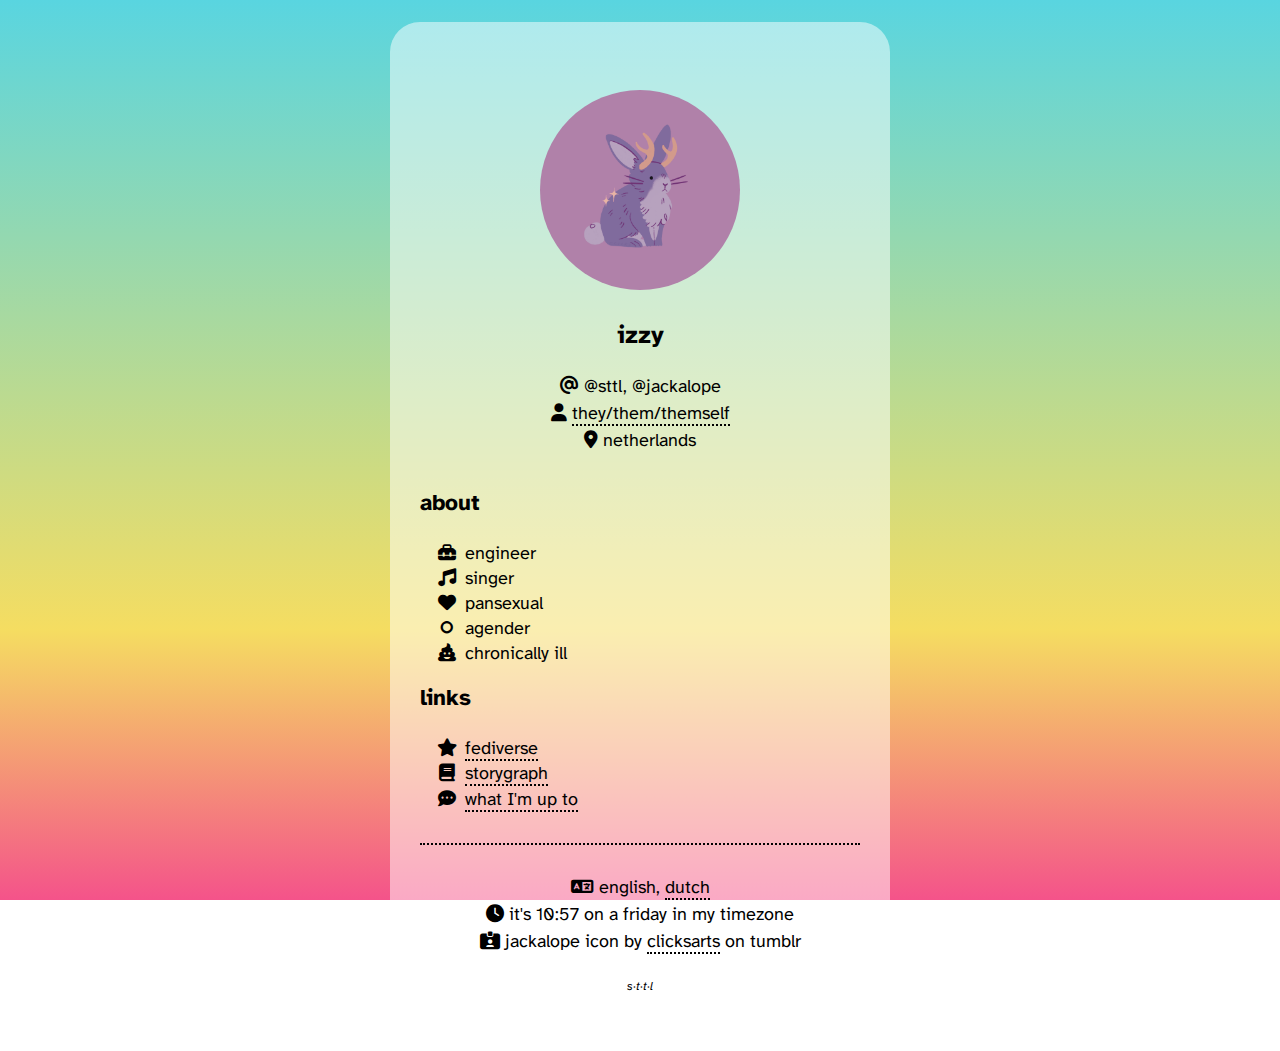
==== index.html @ 9ef7fbd1 "Updated outdated links to fedi" ====
<!DOCTYPE html>
<html lang="en">
  <head>
    <title>
      izzy's page
    </title>
    <meta charset="utf-8">
    <meta property="og:type" content="website">
    <meta property="og:title" content="izzy">
    <meta property="og:description" content="izzy's page">
    <meta name="viewport" content="width=device-width">
    <link rel="icon" type="image/x-icon" href="./flags/progress_sq.jpg">
    <link href="main.css" rel="stylesheet">
    <link href="./assets/css/all.css" rel="stylesheet" />
    <link rel="author" href="humans.txt" />
  </head>
  
  <body>
    <main>
      <p><img class="circle" src="jackalope.png" alt="Digital drawing of a jackalope, a cryptid that looks like a jackrabbit with deer antlers, on a lavender background."></p>
      <h1>izzy</h1>
      <p class="top">
      <i class="fa-solid fa-at"></i> @sttl, @jackalope<br />
      <i class="fa-solid fa-user"></i> <a href="https://en.pronouns.page/they/them/themself" target="_blank">they/them/themself</a><br />
      <i class="fa-solid fa-location-dot"></i> netherlands<br />
      <div class="now">
        <h2>about</h2>
        <ul class="fa-ul">
          <li><span class="fa-li"><i class="fa-solid fa-toolbox"></i></span>
            engineer</li>
            <li><span class="fa-li"><i class="fa-solid fa-music"></i></span>
            singer</li>
            <li><span class="fa-li"><i class="fa-solid fa-heart"></i></span>
            pansexual</li>
            <li><span class="fa-li"><i class="fa-solid fa-genderless"></i></span>
            agender</li>
            <li><span class="fa-li"><i class="fa-solid fa-poo"></i></span>
            chronically ill</li>
        </ul>
        <h2>links</h2>
        <ul class="fa-ul">
            <li><span class="fa-li"><i class="fa-solid fa-star"></i></span>
            <a rel="me" href="https://cryptid.house/@jackalope" target="_blank">fediverse</a></li>
            <li><span class="fa-li"><i class="fa-solid fa-book"></i></span>
            <a href="https://app.thestorygraph.com/profile/sttl" target="_blank">storygraph</a></li>
            <li><span class="fa-li"><i class="fa-solid fa-comment-dots"></i></span>
            <a href="now.html">what I'm up to</a></li>
        </ul>
        <hr>
        </div>
        <p class="top"><i class="fa-solid fa-language"></i> english, <a href="index_nl.html">dutch</a><br />
        <i class="fa-solid fa-clock"></i>
        it's <span id="current-time-en"></span> on a <span id="current-day-en" style="text-transform: lowercase;"></span> in my timezone<br />
        <script>
            const d = new Date();
            let text = d.toLocaleTimeString('en-NL', { timeZone: 'Europe/Amsterdam', hour: 'numeric', minute: 'numeric' });
            document.getElementById("current-time-en").innerHTML = text;
            let day = d.toLocaleString('en-US', {weekday: 'long'});
            document.getElementById("current-day-en").innerHTML = day;
          </script>
        <i class="fa-solid fa-id-card-clip"></i>
        jackalope icon by <a href="https://clicksarts.tumblr.com/post/745601421870809088" target="_blank">clicksarts</a> on tumblr<br />
      <p class="tiny">S·T·T·L</p>
    </main>
  </body>
</html>
---- main.css ----
@font-face {
   font-family: "Atkinson Hyperlegible";
   src: url('./assets/atkinson/ah_regular.eot?#iefix') format('embedded-opentype'), 
	     url('./assets/atkinson/ah_regular.woff') format('woff'), 
	     url('./assets/atkinson/ah_regular.ttf')  format('truetype'),
	     url('./assets/atkinson/ah_regular.svg#svgFontName') format('svg');
}
@font-face {
   font-family: "Atkinson Hyperlegible";
   src: url('./assets/atkinson/ah_bold.eot?#iefix') format('embedded-opentype'), 
	     url('./assets/atkinson/ah_bold.woff') format('woff'), 
	     url('./assets/atkinson/ah_bold.ttf')  format('truetype'),
	     url('./assets/atkinson/ah_bold.svg#svgFontName') format('svg');
   font-style: normal;
	 font-weight: bold;
}
@font-face {
   font-family: "Atkinson Hyperlegible";
   src: url('./assets/atkinson/ah_italic.eot?#iefix') format('embedded-opentype'), 
	     url('./assets/atkinson/ah_italic.woff') format('woff'), 
	     url('./assets/atkinson/ah_italic.ttf')  format('truetype'),
	     url('./assets/atkinson/ah_italic.svg#svgFontName') format('svg');
   font-style: italic;
	 font-weight: normal;
}
@font-face {
   font-family: "Atkinson Hyperlegible";
   src: url('./assets/atkinson/ah_bolditalic.eot?#iefix') format('embedded-opentype'), 
	     url('./assets/atkinson/ah_bolditalic.woff') format('woff'), 
	     url('./assets/atkinson/ah_bolditalic.ttf')  format('truetype'),
	     url('./assets/atkinson/ah_bolditalic.svg#svgFontName') format('svg');
   font-style: italic;
	 font-weight: bold;
}

body {
	font-size: 1.125em;
	margin: 0;
	padding: 1.2em;
	font-family: "Atkinson Hyperlegible";
	background: linear-gradient(0deg, #F4538A 0%, #F5DD61 30%, #59D5E0 100%);
	background-repeat: no-repeat;
	background-attachment: fixed;
	height: 100%;
	overflow-wrap: break-word;
}

main {
  box-sizing: border-box;
	display: block;
	max-width: 500px;
	border-radius: 30px;
	margin: 0 auto;
	text-align: center;
	background: rgba(255, 255, 255, .5);
	padding-top: 40px;
	padding-bottom: 25px;
	padding-right: 30px;
	padding-left: 30px;
}

.now {
	margin-top: 2em;
	text-align: left !important;
}

li {
	line-height: 140%;
}

a:link,
a:visited {
	color: #000;
	text-decoration-color: #555;
	text-decoration: none;
	border-bottom: 2px dotted #000;
}
a:hover,
a:active {
	color: #000;
	text-decoration-color: #000;
	text-decoration: none;
	border-bottom: 2px solid #000;
}

hr {
	border-top: dotted 2px #000;
	border-bottom: 0;
	border-left: 0;
	border-right: 0;
	background-color: transparent;
	margin: 30px 0;
	
}

.circle {
  border-radius: 50%;
  width: 200px;
  height: 200px;
  padding: 10px 10px;
}

.top {
  	line-height: 150%;
}

.small {
  font-size: 14px;
  text-transform: lowercase;
}

.tiny {
  font-size: 12px;
  font-style: italic;
  text-transform: lowercase;
  margin-top: 2em;
}

.flags {
  border-radius: 6px;
  width: 24px;
  height: 18px;
  filter: brightness(110%);
}

h1, h2, h3, h4, h5, h6 {
  margin-bottom: 24px;
  font-weight: bold;
}

h1 {
  font-size: 1.375em; /* 22px --> 22 ÷ 16 = 1.375 */
  line-height: 1.0909em; /* 24px --> 24 ÷ 22 = 1.090909(09) */
}
  
h2 {
  font-size: 1.25em; /* 20px --> 20 ÷ 16 = 1.25 */
  line-height: 1.2em; /* 24px --> 24 ÷ 20 = 1.2 */
}
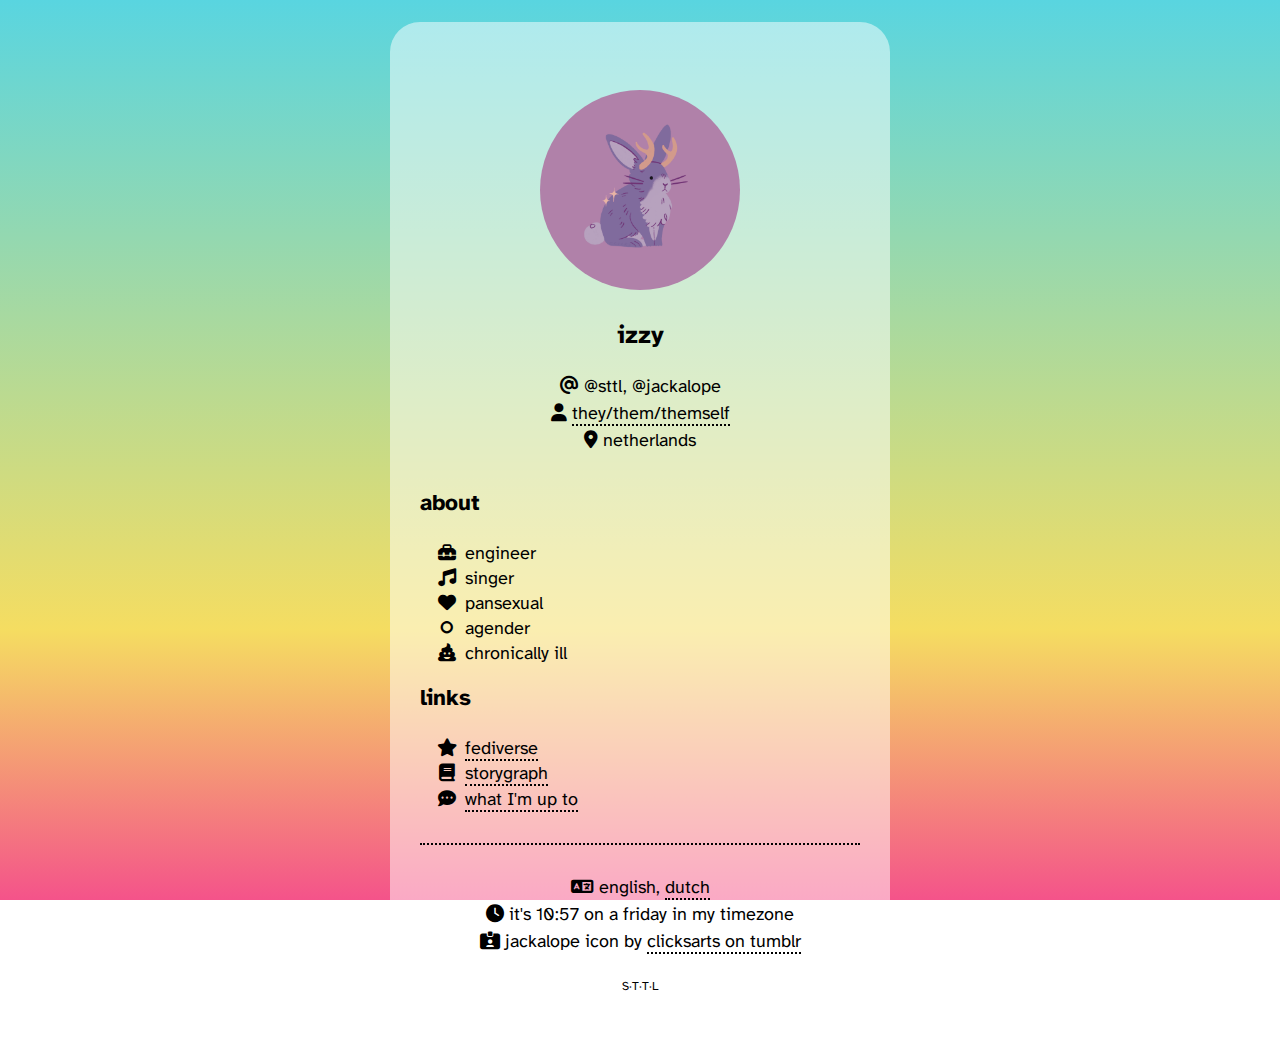
==== commit 284d1b74: "Updated meta property. Changed confusing div name." ====
--- a/index.html
+++ b/index.html
@@ -6,10 +6,11 @@
     </title>
     <meta charset="utf-8">
     <meta property="og:type" content="website">
-    <meta property="og:title" content="izzy">
-    <meta property="og:description" content="izzy's page">
+    <meta property="og:title" content="STTL.boo">
+    <meta property="og:author" content="Izzy">
+    <meta property="og:description" content="Izzy's webpage with info about themself">
     <meta name="viewport" content="width=device-width">
-    <link rel="icon" type="image/x-icon" href="./flags/progress_sq.jpg">
+    <link rel="icon" type="image/x-icon" href="progress_sq.jpg">
     <link href="main.css" rel="stylesheet">
     <link href="./assets/css/all.css" rel="stylesheet" />
     <link rel="author" href="humans.txt" />
@@ -17,13 +18,13 @@
   
   <body>
     <main>
-      <p><img class="circle" src="jackalope.png" alt="Digital drawing of a jackalope, a cryptid that looks like a jackrabbit with deer antlers, on a lavender background."></p>
+      <p><img class="circle" src="jackalope.png" alt="Digital drawing of a jackalope on a lavender background."></p>
       <h1>izzy</h1>
       <p class="top">
       <i class="fa-solid fa-at"></i> @sttl, @jackalope<br />
       <i class="fa-solid fa-user"></i> <a href="https://en.pronouns.page/they/them/themself" target="_blank">they/them/themself</a><br />
       <i class="fa-solid fa-location-dot"></i> netherlands<br />
-      <div class="now">
+      <div class="left">
         <h2>about</h2>
         <ul class="fa-ul">
           <li><span class="fa-li"><i class="fa-solid fa-toolbox"></i></span>
@@ -59,7 +60,7 @@
             document.getElementById("current-day-en").innerHTML = day;
           </script>
         <i class="fa-solid fa-id-card-clip"></i>
-        jackalope icon by <a href="https://clicksarts.tumblr.com/post/745601421870809088" target="_blank">clicksarts</a> on tumblr<br />
+        jackalope icon by <a href="https://clicksarts.tumblr.com/post/745601421870809088" target="_blank">clicksarts on tumblr</a><br />
       <p class="tiny">S·T·T·L</p>
     </main>
   </body>
--- a/main.css
+++ b/main.css
@@ -1,36 +1,39 @@
 @font-face {
    font-family: "Atkinson Hyperlegible";
    src: url('./assets/atkinson/ah_regular.eot?#iefix') format('embedded-opentype'), 
-	     url('./assets/atkinson/ah_regular.woff') format('woff'), 
-	     url('./assets/atkinson/ah_regular.ttf')  format('truetype'),
-	     url('./assets/atkinson/ah_regular.svg#svgFontName') format('svg');
+		url('./assets/atkinson/ah_regular.woff') format('woff'), 
+		url('./assets/atkinson/ah_regular.ttf')  format('truetype'),
+		url('./assets/atkinson/ah_regular.svg#svgFontName') format('svg');
+	font-style: normal;
+	font-weight: normal;
 }
+
 @font-face {
    font-family: "Atkinson Hyperlegible";
    src: url('./assets/atkinson/ah_bold.eot?#iefix') format('embedded-opentype'), 
-	     url('./assets/atkinson/ah_bold.woff') format('woff'), 
-	     url('./assets/atkinson/ah_bold.ttf')  format('truetype'),
-	     url('./assets/atkinson/ah_bold.svg#svgFontName') format('svg');
-   font-style: normal;
-	 font-weight: bold;
+		url('./assets/atkinson/ah_bold.woff') format('woff'), 
+		url('./assets/atkinson/ah_bold.ttf')  format('truetype'),
+		url('./assets/atkinson/ah_bold.svg#svgFontName') format('svg');
+	font-style: normal;
+	font-weight: bold;
 }
 @font-face {
    font-family: "Atkinson Hyperlegible";
    src: url('./assets/atkinson/ah_italic.eot?#iefix') format('embedded-opentype'), 
-	     url('./assets/atkinson/ah_italic.woff') format('woff'), 
-	     url('./assets/atkinson/ah_italic.ttf')  format('truetype'),
-	     url('./assets/atkinson/ah_italic.svg#svgFontName') format('svg');
+		url('./assets/atkinson/ah_italic.woff') format('woff'), 
+		url('./assets/atkinson/ah_italic.ttf')  format('truetype'),
+		url('./assets/atkinson/ah_italic.svg#svgFontName') format('svg');
    font-style: italic;
-	 font-weight: normal;
+	font-weight: normal;
 }
 @font-face {
    font-family: "Atkinson Hyperlegible";
    src: url('./assets/atkinson/ah_bolditalic.eot?#iefix') format('embedded-opentype'), 
-	     url('./assets/atkinson/ah_bolditalic.woff') format('woff'), 
-	     url('./assets/atkinson/ah_bolditalic.ttf')  format('truetype'),
-	     url('./assets/atkinson/ah_bolditalic.svg#svgFontName') format('svg');
-   font-style: italic;
-	 font-weight: bold;
+		url('./assets/atkinson/ah_bolditalic.woff') format('woff'), 
+		url('./assets/atkinson/ah_bolditalic.ttf')  format('truetype'),
+		url('./assets/atkinson/ah_bolditalic.svg#svgFontName') format('svg');
+	font-style: italic;
+	font-weight: bold;
 }
 
 body {
@@ -46,7 +49,7 @@
 }
 
 main {
-  box-sizing: border-box;
+	box-sizing: border-box;
 	display: block;
 	max-width: 500px;
 	border-radius: 30px;
@@ -59,7 +62,7 @@
 	padding-left: 30px;
 }
 
-.now {
+.left {
 	margin-top: 2em;
 	text-align: left !important;
 }
@@ -90,7 +93,6 @@
 	border-right: 0;
 	background-color: transparent;
 	margin: 30px 0;
-	
 }
 
 .circle {
@@ -111,8 +113,6 @@
 
 .tiny {
   font-size: 12px;
-  font-style: italic;
-  text-transform: lowercase;
   margin-top: 2em;
 }
 
@@ -130,7 +130,7 @@
 
 h1 {
   font-size: 1.375em; /* 22px --> 22 ÷ 16 = 1.375 */
-  line-height: 1.0909em; /* 24px --> 24 ÷ 22 = 1.090909(09) */
+  line-height: 1.0909em; /* 24px --> 24 ÷ 22 = 1.0909 */
 }
   
 h2 {
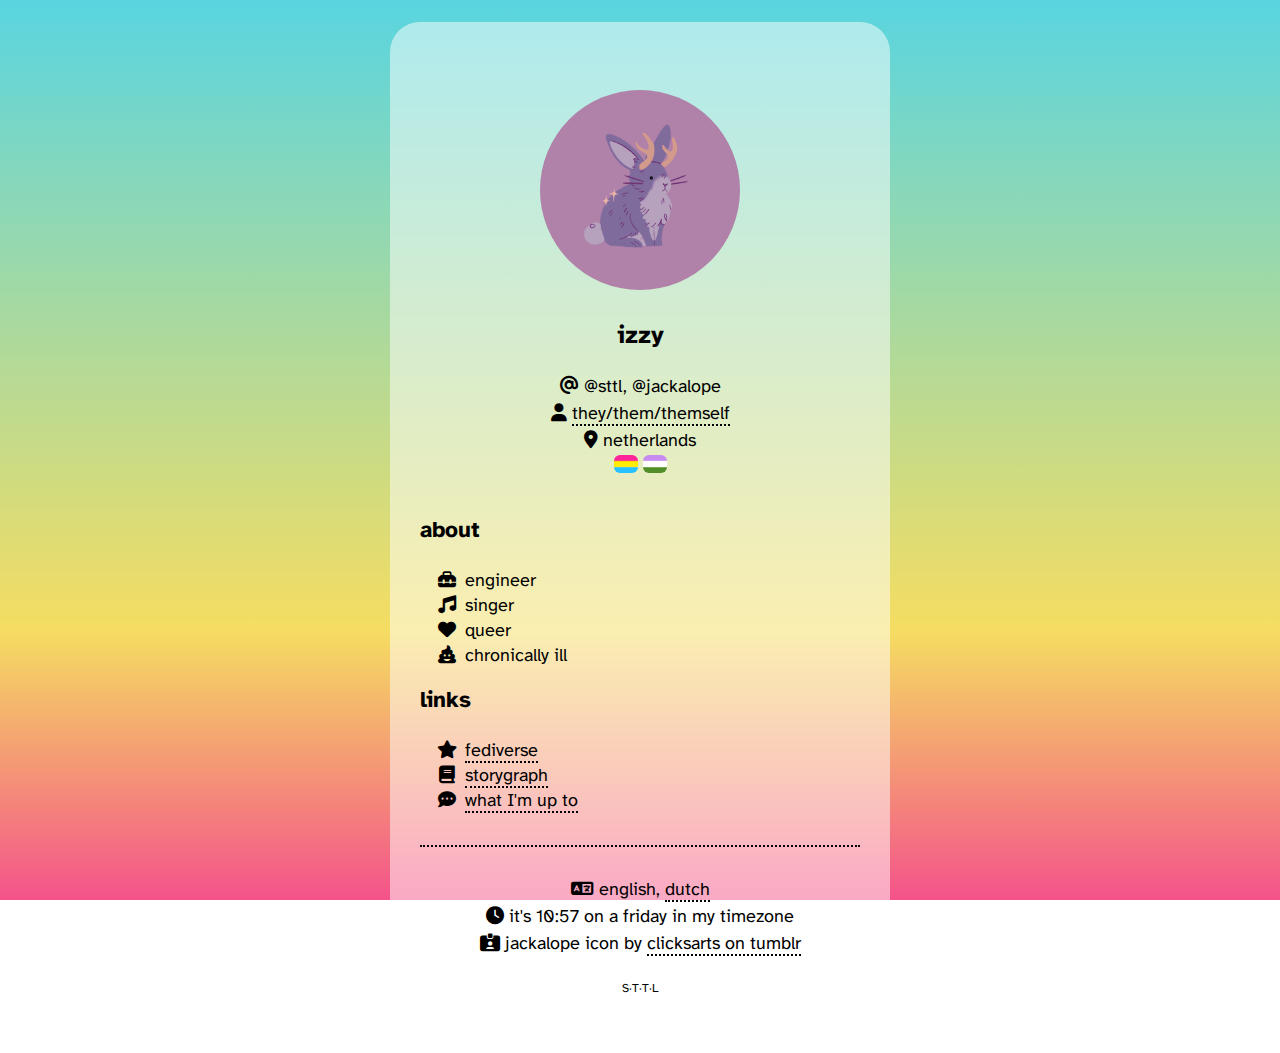
==== commit 46736d99: "Added flags back. Improved gitignore." ====
--- a/index.html
+++ b/index.html
@@ -10,7 +10,7 @@
     <meta property="og:author" content="Izzy">
     <meta property="og:description" content="Izzy's webpage with info about themself">
     <meta name="viewport" content="width=device-width">
-    <link rel="icon" type="image/x-icon" href="progress_sq.jpg">
+    <link rel="shortcut icon" type="image/x-icon" href="progress_sq.jpg">
     <link href="main.css" rel="stylesheet">
     <link href="./assets/css/all.css" rel="stylesheet" />
     <link rel="author" href="humans.txt" />
@@ -24,6 +24,7 @@
       <i class="fa-solid fa-at"></i> @sttl, @jackalope<br />
       <i class="fa-solid fa-user"></i> <a href="https://en.pronouns.page/they/them/themself" target="_blank">they/them/themself</a><br />
       <i class="fa-solid fa-location-dot"></i> netherlands<br />
+      <img src="flags/pan.jpg" class="flags" alt="pansexual pride flag"> <img src="flags/genderqueer.jpg" class="flags" alt="genderqueer pride flag">
       <div class="left">
         <h2>about</h2>
         <ul class="fa-ul">
@@ -32,9 +33,7 @@
             <li><span class="fa-li"><i class="fa-solid fa-music"></i></span>
             singer</li>
             <li><span class="fa-li"><i class="fa-solid fa-heart"></i></span>
-            pansexual</li>
-            <li><span class="fa-li"><i class="fa-solid fa-genderless"></i></span>
-            agender</li>
+            queer</li>
             <li><span class="fa-li"><i class="fa-solid fa-poo"></i></span>
             chronically ill</li>
         </ul>
--- a/main.css
+++ b/main.css
@@ -65,6 +65,10 @@
 .left {
 	margin-top: 2em;
 	text-align: left !important;
+}
+
+.center {
+	text-align: center !important;
 }
 
 li {
@@ -136,4 +140,11 @@
 h2 {
   font-size: 1.25em; /* 20px --> 20 ÷ 16 = 1.25 */
   line-height: 1.2em; /* 24px --> 24 ÷ 20 = 1.2 */
-}+}
+
+.flags {
+	border-radius: 6px;
+	width: 24px;
+	height: 18px;
+	filter: brightness(110%);
+  }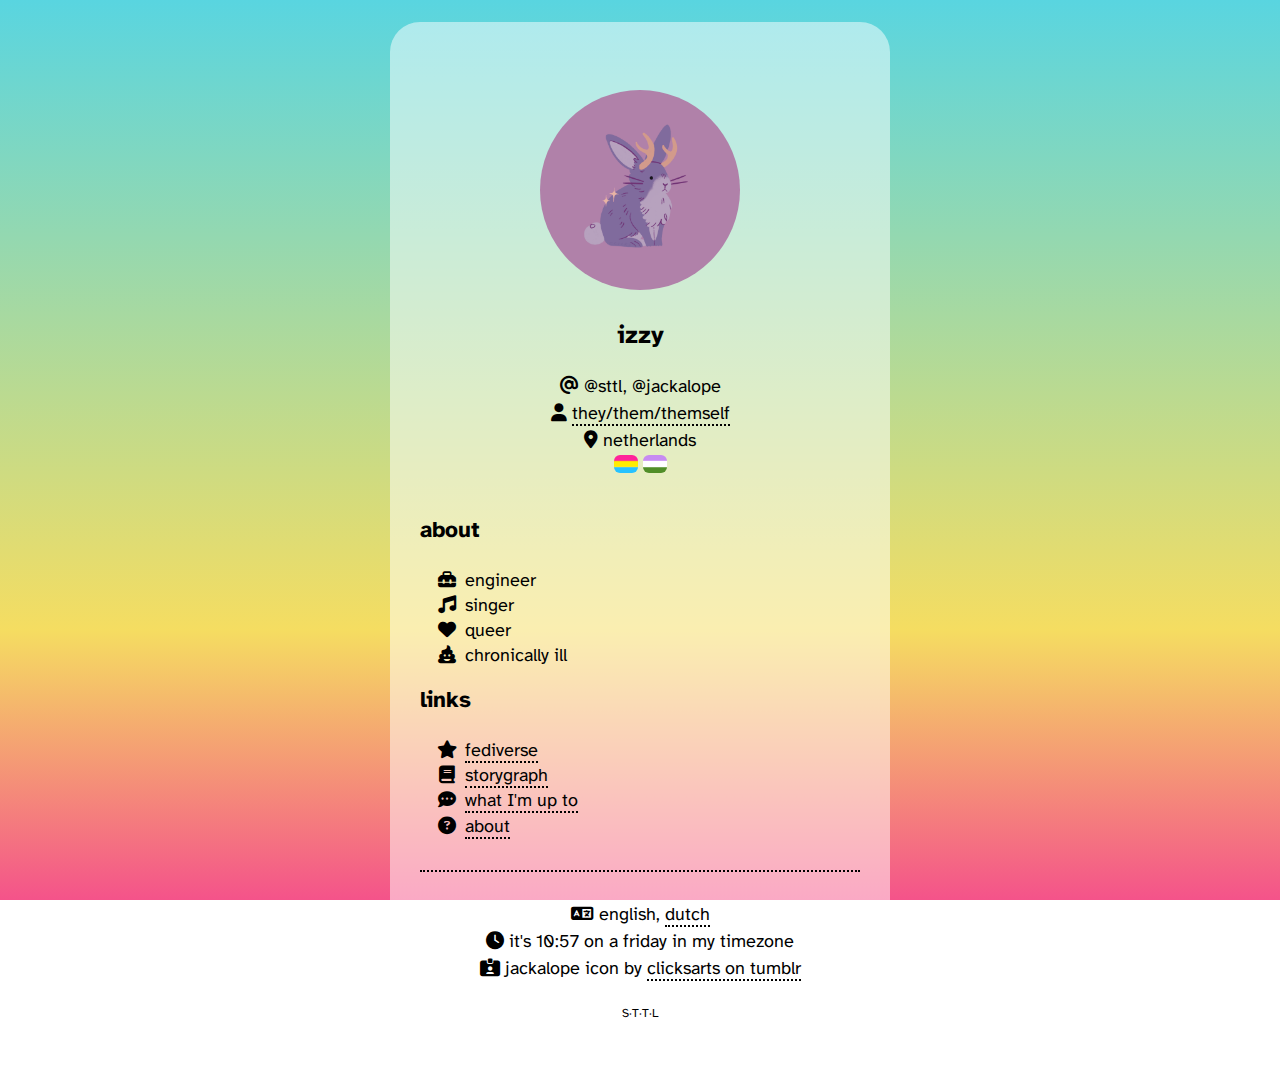
==== commit cfe26b21: "Added about page." ====
--- a/index.html
+++ b/index.html
@@ -45,6 +45,8 @@
             <a href="https://app.thestorygraph.com/profile/sttl" target="_blank">storygraph</a></li>
             <li><span class="fa-li"><i class="fa-solid fa-comment-dots"></i></span>
             <a href="now.html">what I'm up to</a></li>
+            <li><span class="fa-li"><i class="fa-solid fa-circle-question"></i></span>
+            <a href="about.html">about</a></li>
         </ul>
         <hr>
         </div>
--- a/main.css
+++ b/main.css
@@ -65,6 +65,7 @@
 .left {
 	margin-top: 2em;
 	text-align: left !important;
+	line-height: 1.2em;
 }
 
 .center {
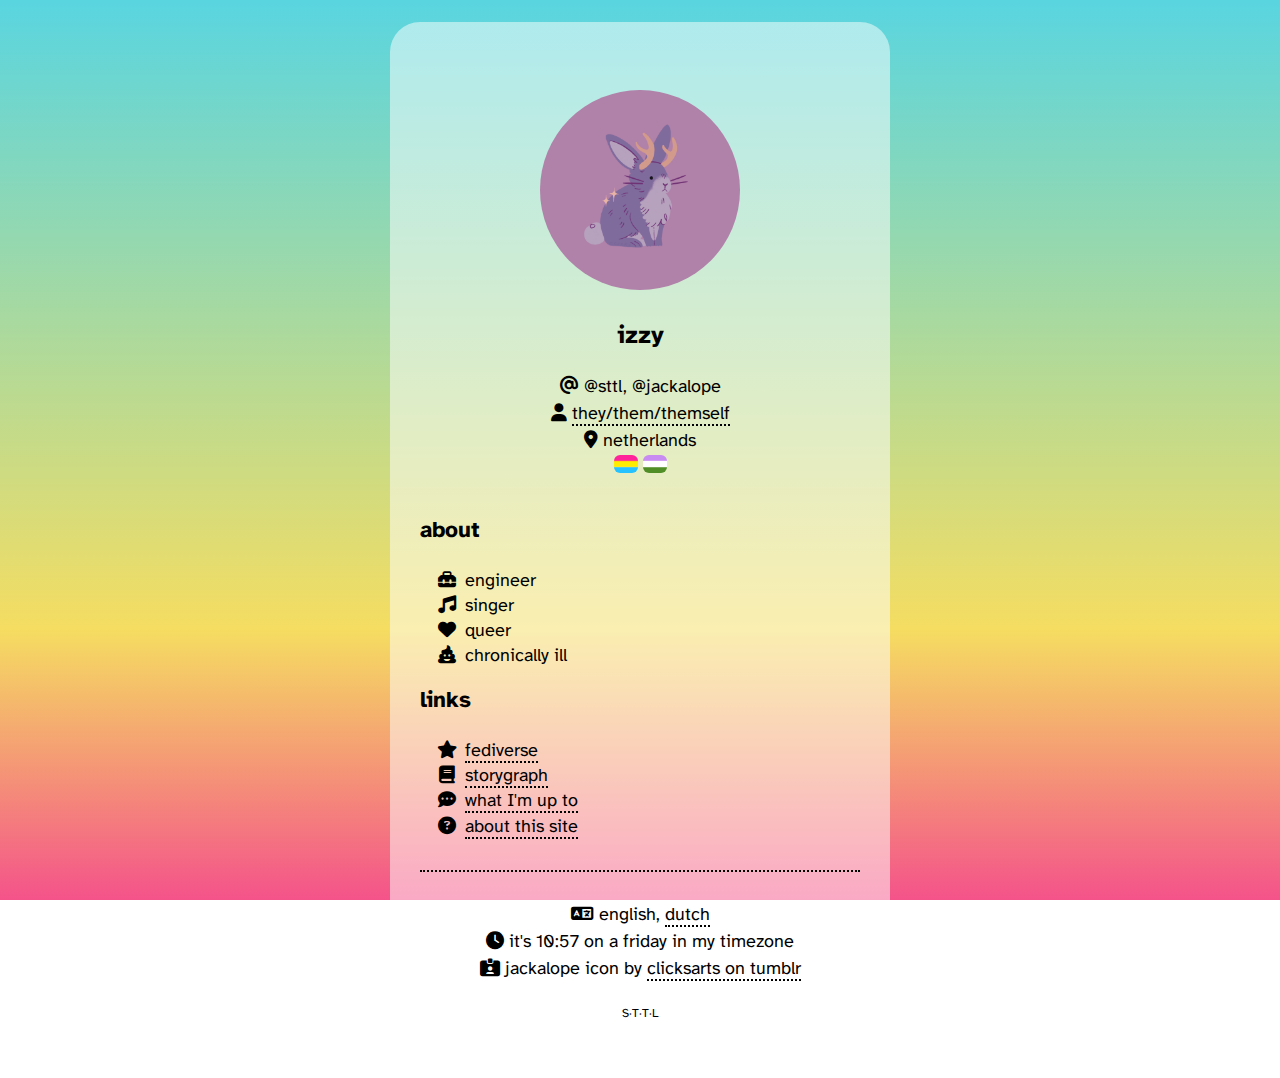
==== commit 29154a60: "Updated NL index. Changed some copy. Upped line height." ====
--- a/index.html
+++ b/index.html
@@ -46,7 +46,7 @@
             <li><span class="fa-li"><i class="fa-solid fa-comment-dots"></i></span>
             <a href="now.html">what I'm up to</a></li>
             <li><span class="fa-li"><i class="fa-solid fa-circle-question"></i></span>
-            <a href="about.html">about</a></li>
+            <a href="about.html">about this site</a></li>
         </ul>
         <hr>
         </div>
--- a/main.css
+++ b/main.css
@@ -65,7 +65,7 @@
 .left {
 	margin-top: 2em;
 	text-align: left !important;
-	line-height: 1.2em;
+	line-height: 1.3em;
 }
 
 .center {
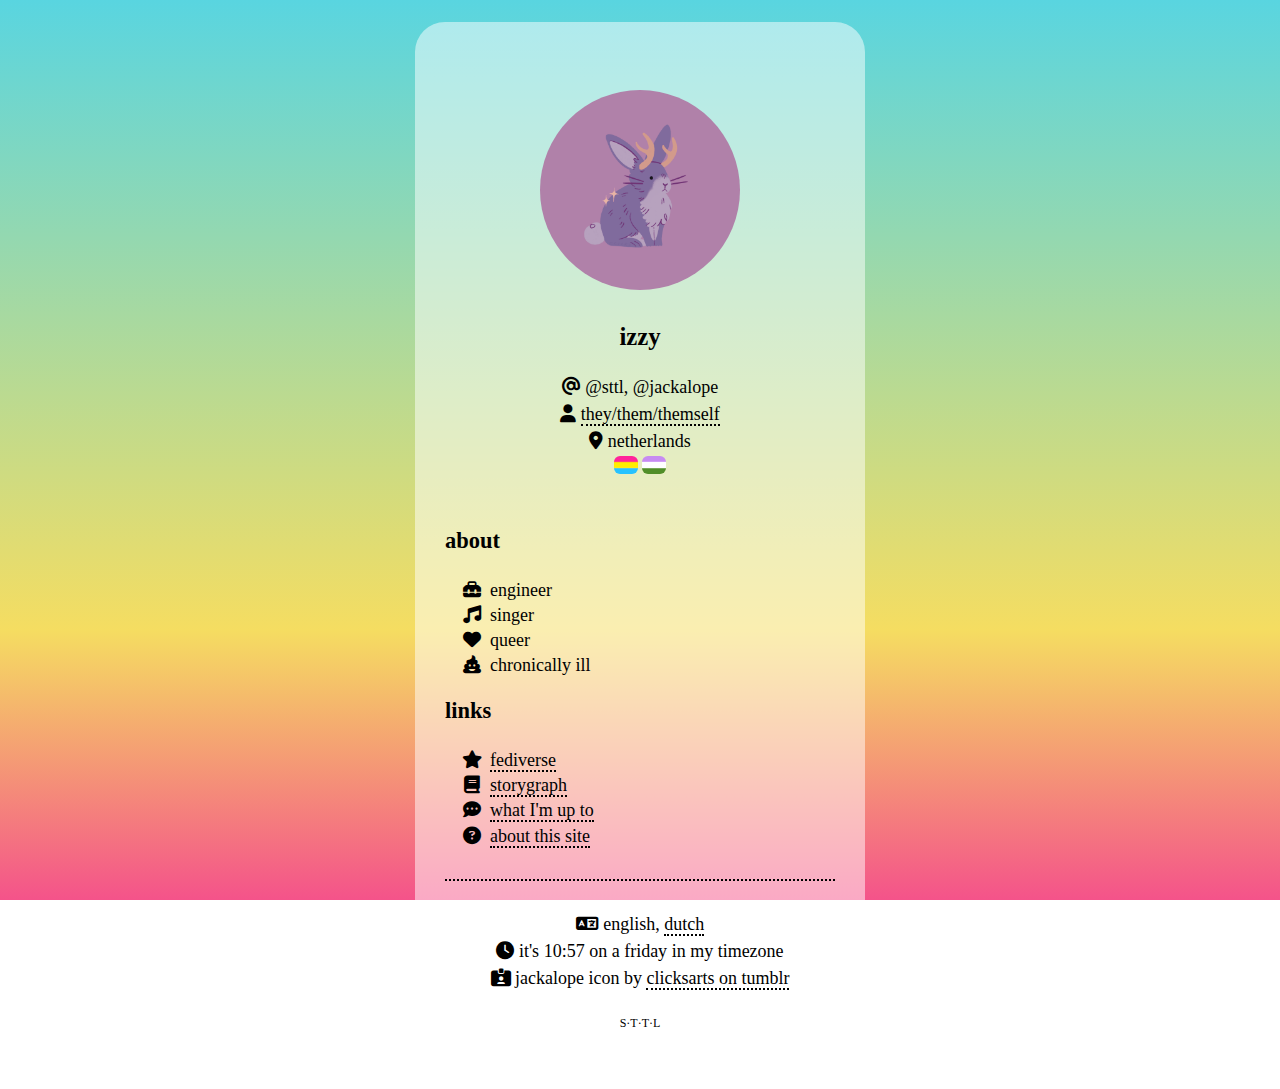
==== commit 37e320f9: "Organized assets into assets folder. Made a small CSS update." ====
--- a/index.html
+++ b/index.html
@@ -10,21 +10,21 @@
     <meta property="og:author" content="Izzy">
     <meta property="og:description" content="Izzy's webpage with info about themself">
     <meta name="viewport" content="width=device-width">
-    <link rel="shortcut icon" type="image/x-icon" href="progress_sq.jpg">
-    <link href="main.css" rel="stylesheet">
-    <link href="./assets/css/all.css" rel="stylesheet" />
+    <link rel="shortcut icon" type="image/x-icon" href="assets/progress_sq.jpg">
+    <link href="assets/css/main.css" rel="stylesheet">
+    <link href="assets/css/all.css" rel="stylesheet" />
     <link rel="author" href="humans.txt" />
   </head>
   
   <body>
     <main>
-      <p><img class="circle" src="jackalope.png" alt="Digital drawing of a jackalope on a lavender background."></p>
+      <p><img class="circle" src="assets/jackalope.png" alt="Digital drawing of a jackalope on a lavender background."></p>
       <h1>izzy</h1>
       <p class="top">
       <i class="fa-solid fa-at"></i> @sttl, @jackalope<br />
       <i class="fa-solid fa-user"></i> <a href="https://en.pronouns.page/they/them/themself" target="_blank">they/them/themself</a><br />
       <i class="fa-solid fa-location-dot"></i> netherlands<br />
-      <img src="flags/pan.jpg" class="flags" alt="pansexual pride flag"> <img src="flags/genderqueer.jpg" class="flags" alt="genderqueer pride flag">
+      <img src="assets/flags/pan.jpg" class="flags" alt="pansexual pride flag"> <img src="assets/flags/genderqueer.jpg" class="flags" alt="genderqueer pride flag">
       <div class="left">
         <h2>about</h2>
         <ul class="fa-ul">
--- a/assets/css/main.css
+++ b/assets/css/main.css
@@ -0,0 +1,156 @@
+@font-face {
+   font-family: "Atkinson Hyperlegible";
+   src: url('./assets/atkinson/ah_regular.eot?#iefix') format('embedded-opentype'), 
+		url('./assets/atkinson/ah_regular.woff') format('woff'), 
+		url('./assets/atkinson/ah_regular.ttf')  format('truetype'),
+		url('./assets/atkinson/ah_regular.svg#svgFontName') format('svg');
+	font-style: normal;
+	font-weight: normal;
+}
+
+@font-face {
+   font-family: "Atkinson Hyperlegible";
+   src: url('./assets/atkinson/ah_bold.eot?#iefix') format('embedded-opentype'), 
+		url('./assets/atkinson/ah_bold.woff') format('woff'), 
+		url('./assets/atkinson/ah_bold.ttf')  format('truetype'),
+		url('./assets/atkinson/ah_bold.svg#svgFontName') format('svg');
+	font-style: normal;
+	font-weight: bold;
+}
+@font-face {
+   font-family: "Atkinson Hyperlegible";
+   src: url('./assets/atkinson/ah_italic.eot?#iefix') format('embedded-opentype'), 
+		url('./assets/atkinson/ah_italic.woff') format('woff'), 
+		url('./assets/atkinson/ah_italic.ttf')  format('truetype'),
+		url('./assets/atkinson/ah_italic.svg#svgFontName') format('svg');
+   font-style: italic;
+	font-weight: normal;
+}
+@font-face {
+   font-family: "Atkinson Hyperlegible";
+   src: url('./assets/atkinson/ah_bolditalic.eot?#iefix') format('embedded-opentype'), 
+		url('./assets/atkinson/ah_bolditalic.woff') format('woff'), 
+		url('./assets/atkinson/ah_bolditalic.ttf')  format('truetype'),
+		url('./assets/atkinson/ah_bolditalic.svg#svgFontName') format('svg');
+	font-style: italic;
+	font-weight: bold;
+}
+
+body {
+	font-size: 1.125em;
+	margin: 0;
+	padding: 1.2em;
+	font-family: "Atkinson Hyperlegible";
+	background: linear-gradient(0deg, #F4538A 0%, #F5DD61 30%, #59D5E0 100%);
+	background-repeat: no-repeat;
+	background-attachment: fixed;
+	height: 100%;
+	overflow-wrap: break-word;
+}
+
+main {
+	box-sizing: border-box;
+	display: block;
+	max-width: 450px;
+	border-radius: 30px;
+	margin: 0 auto;
+	text-align: center;
+	background: rgba(255, 255, 255, .5);
+	padding-top: 40px;
+	padding-bottom: 25px;
+	padding-right: 30px;
+	padding-left: 30px;
+}
+
+.left {
+	margin-top: 2.5em;
+	text-align: left !important;
+	line-height: 120%;
+}
+
+.center {
+	text-align: center !important;
+}
+
+li {
+	line-height: 140%;
+}
+
+a:link,
+a:visited {
+	color: #000;
+	text-decoration-color: #555;
+	text-decoration: none;
+	border-bottom: 2px dotted #000;
+}
+a:hover,
+a:active {
+	color: #000;
+	text-decoration-color: #000;
+	text-decoration: none;
+	border-bottom: 2px solid #000;
+}
+
+hr {
+	border-top: dotted 2px #000;
+	border-bottom: 0;
+	border-left: 0;
+	border-right: 0;
+	background-color: transparent;
+	margin: 30px 0;
+}
+
+.circle {
+  border-radius: 50%;
+  width: 200px;
+  height: 200px;
+  padding: 10px 10px;
+}
+
+.top {
+  	line-height: 150%;
+}
+
+.small {
+  font-size: 14px;
+  text-transform: lowercase;
+}
+
+.tiny {
+  font-size: 12px;
+  margin-top: 2em;
+}
+
+.flags {
+  border-radius: 6px;
+  width: 24px;
+  height: 18px;
+  filter: brightness(110%);
+}
+
+h1, h2, h3, h4, h5, h6 {
+  margin-bottom: 24px;
+  font-weight: bold;
+}
+
+h1 {
+  font-size: 1.375em; /* 22px --> 22 ÷ 16 = 1.375 */
+  line-height: 1.0909em; /* 24px --> 24 ÷ 22 = 1.0909 */
+}
+  
+h2 {
+  font-size: 1.25em; /* 20px --> 20 ÷ 16 = 1.25 */
+  line-height: 1.2em; /* 24px --> 24 ÷ 20 = 1.2 */
+}
+
+.flags {
+	border-radius: 6px;
+	width: 24px;
+	height: 18px;
+	filter: brightness(110%);
+}
+
+img {
+  max-width: 100%;
+  border-radius: 5px;
+}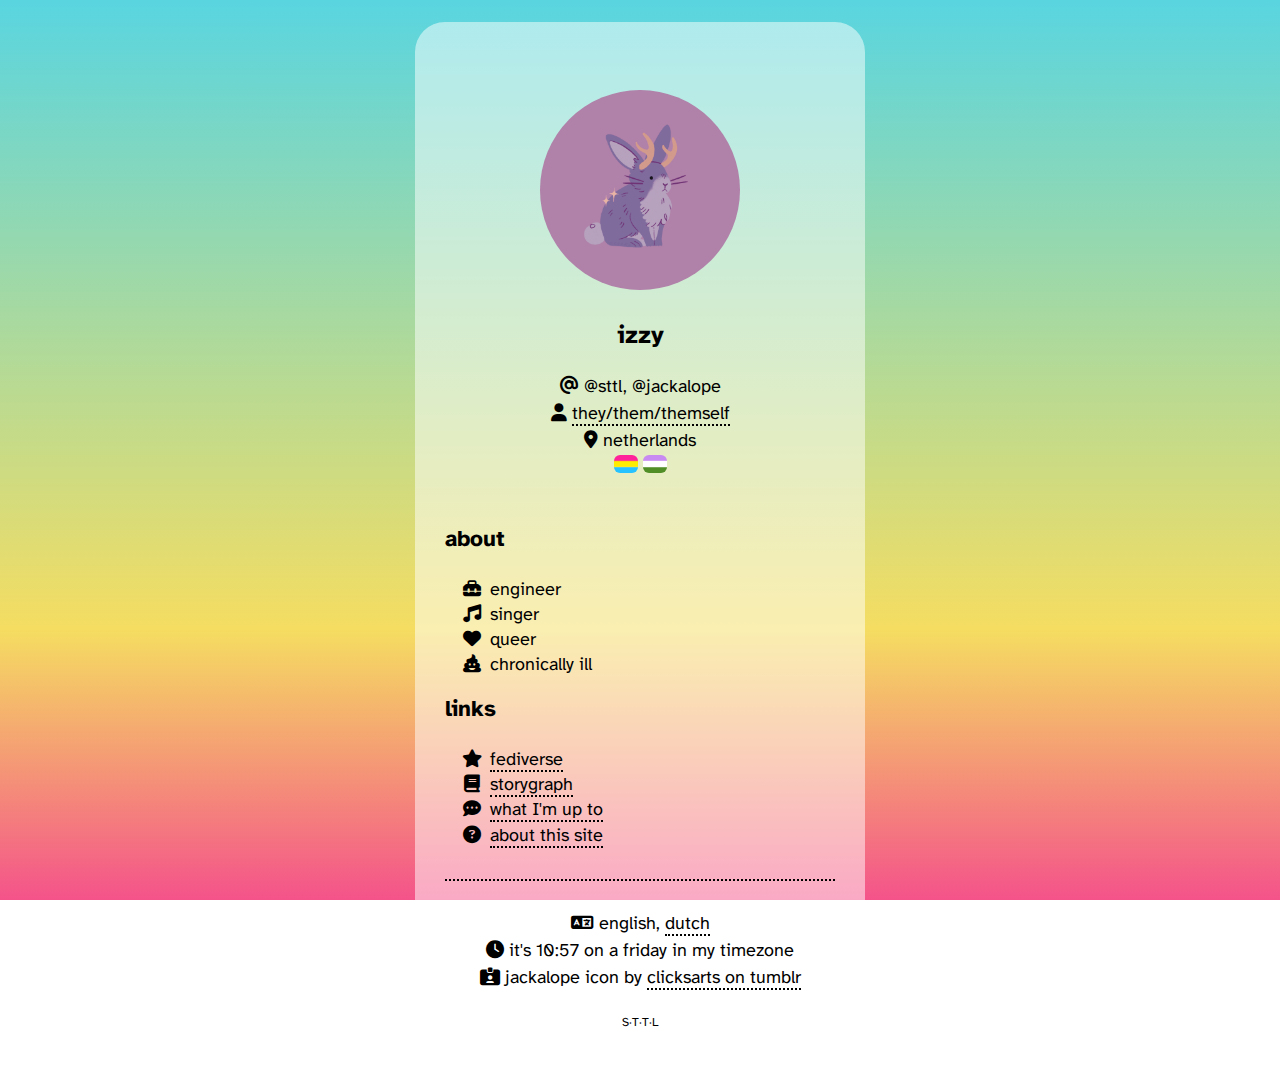
==== commit 470fd63f: "Updated titles, now page" ====
--- a/index.html
+++ b/index.html
@@ -2,7 +2,7 @@
 <html lang="en">
   <head>
     <title>
-      izzy's page
+      S·T·T·L
     </title>
     <meta charset="utf-8">
     <meta property="og:type" content="website">
--- a/assets/css/main.css
+++ b/assets/css/main.css
@@ -1,37 +1,33 @@
 @font-face {
    font-family: "Atkinson Hyperlegible";
-   src: url('./assets/atkinson/ah_regular.eot?#iefix') format('embedded-opentype'), 
-		url('./assets/atkinson/ah_regular.woff') format('woff'), 
-		url('./assets/atkinson/ah_regular.ttf')  format('truetype'),
-		url('./assets/atkinson/ah_regular.svg#svgFontName') format('svg');
+   src: url('../fonts/ah_regular.eot') format('embedded-opentype'), 
+		url('../fonts/ah_regular.woff') format('woff'), 
+		url('../fonts/ah_regular.ttf')  format('truetype');
 	font-style: normal;
 	font-weight: normal;
 }
 
 @font-face {
    font-family: "Atkinson Hyperlegible";
-   src: url('./assets/atkinson/ah_bold.eot?#iefix') format('embedded-opentype'), 
-		url('./assets/atkinson/ah_bold.woff') format('woff'), 
-		url('./assets/atkinson/ah_bold.ttf')  format('truetype'),
-		url('./assets/atkinson/ah_bold.svg#svgFontName') format('svg');
+   src: url('../fonts/ah_bold.eot') format('embedded-opentype'), 
+		url('../fonts/ah_bold.woff') format('woff'), 
+		url('../fonts/ah_bold.ttf')  format('truetype');
 	font-style: normal;
 	font-weight: bold;
 }
 @font-face {
    font-family: "Atkinson Hyperlegible";
-   src: url('./assets/atkinson/ah_italic.eot?#iefix') format('embedded-opentype'), 
-		url('./assets/atkinson/ah_italic.woff') format('woff'), 
-		url('./assets/atkinson/ah_italic.ttf')  format('truetype'),
-		url('./assets/atkinson/ah_italic.svg#svgFontName') format('svg');
+   src: url('../fonts/ah_italic.eot') format('embedded-opentype'), 
+		url('../fonts/ah_italic.woff') format('woff'), 
+		url('../fonts/ah_italic.ttf')  format('truetype');
    font-style: italic;
 	font-weight: normal;
 }
 @font-face {
    font-family: "Atkinson Hyperlegible";
-   src: url('./assets/atkinson/ah_bolditalic.eot?#iefix') format('embedded-opentype'), 
-		url('./assets/atkinson/ah_bolditalic.woff') format('woff'), 
-		url('./assets/atkinson/ah_bolditalic.ttf')  format('truetype'),
-		url('./assets/atkinson/ah_bolditalic.svg#svgFontName') format('svg');
+   src: url('../fonts/ah_bolditalic.eot') format('embedded-opentype'), 
+		url('../fonts/ah_bolditalic.woff') format('woff'), 
+		url('../fonts/ah_bolditalic.ttf')  format('truetype');
 	font-style: italic;
 	font-weight: bold;
 }
@@ -153,4 +149,33 @@
 img {
   max-width: 100%;
   border-radius: 5px;
-}+}
+
+.no-round {
+	max-width: 100%;
+	border-radius: 0px;
+}
+
+blockquote {
+	margin-left: 25px;
+	padding-left: 10px;
+	background: transparent;
+  }
+
+  blockquote:before {
+	color: #555;
+	content: "“";
+	font-size: 2.5em;
+	line-height: 0.0em;
+	margin-right: 0.2em;
+	vertical-align: -0.4em;
+  }
+
+  blockquote:after {
+	color: #555;
+	content: "”";
+	font-size: 2.5em;
+	line-height: 0.0em;
+	margin-left: 0.2em;
+	vertical-align: -0.4em;
+  }